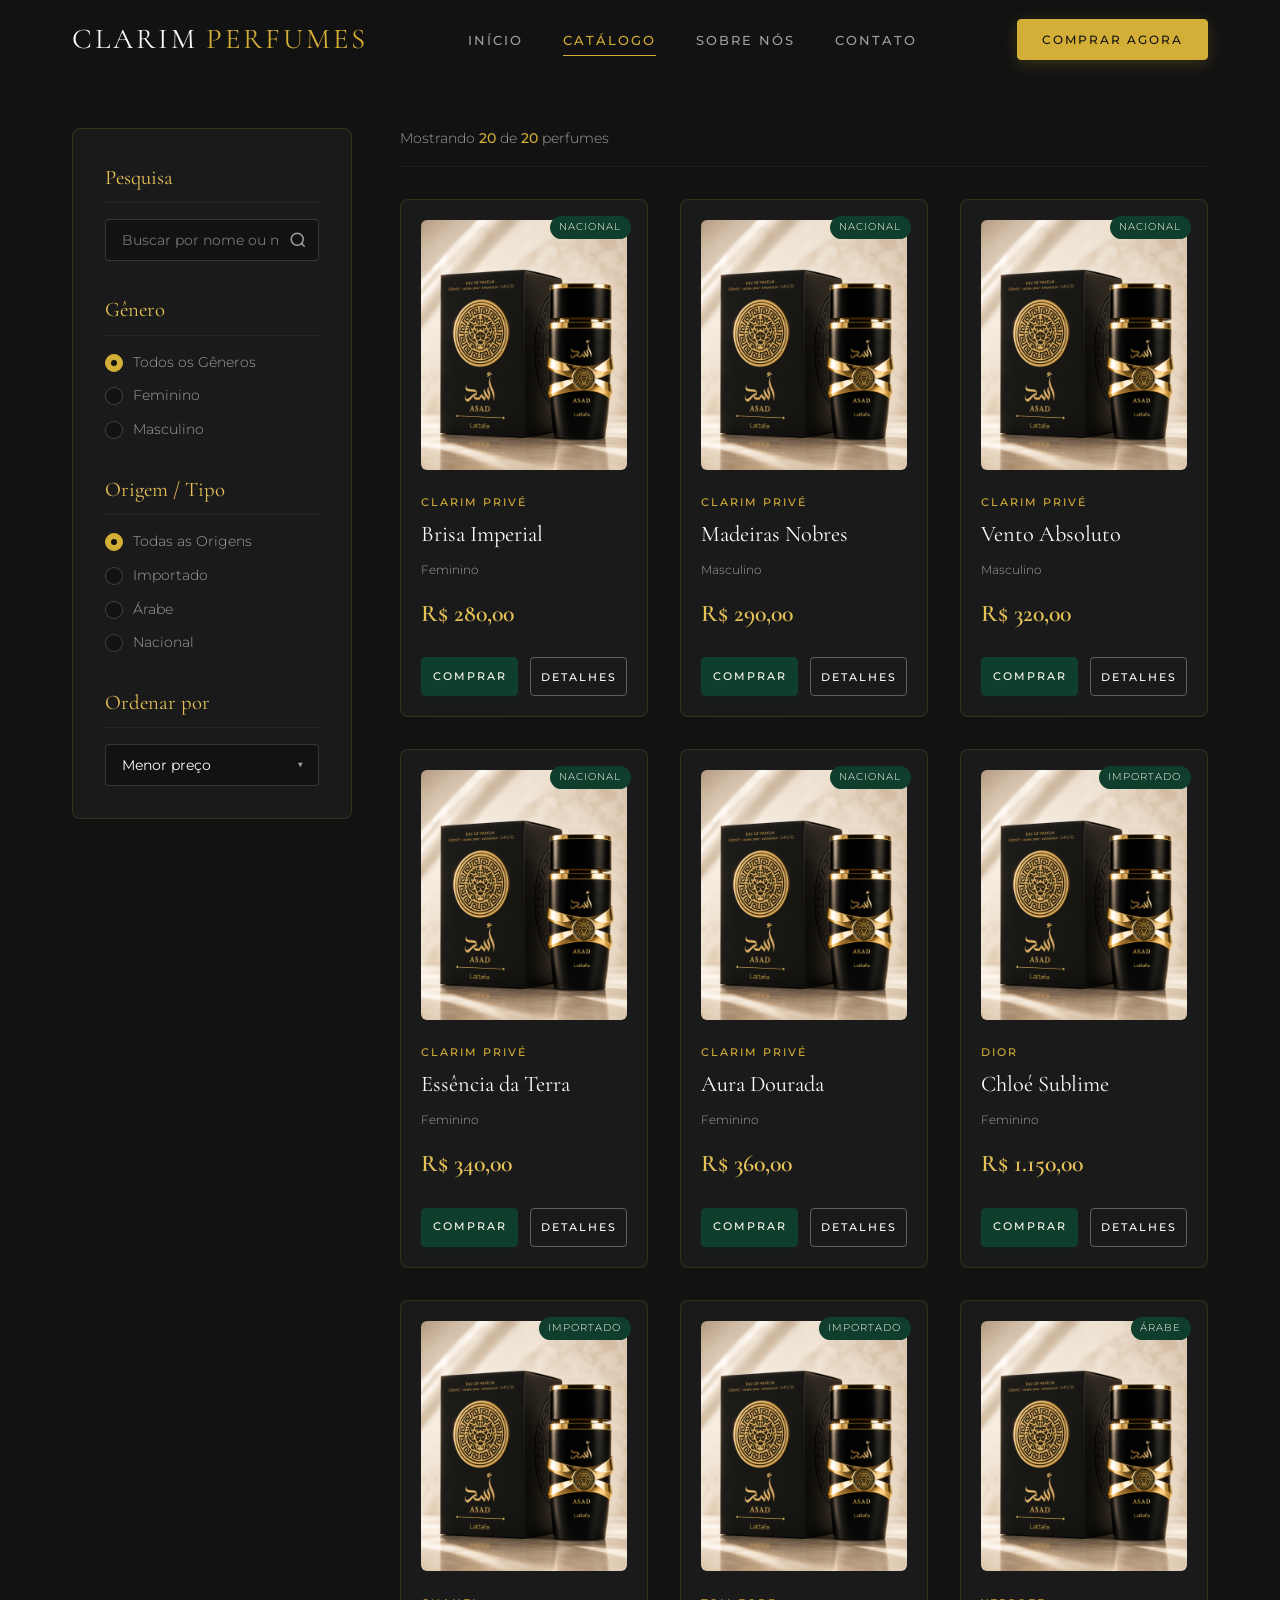
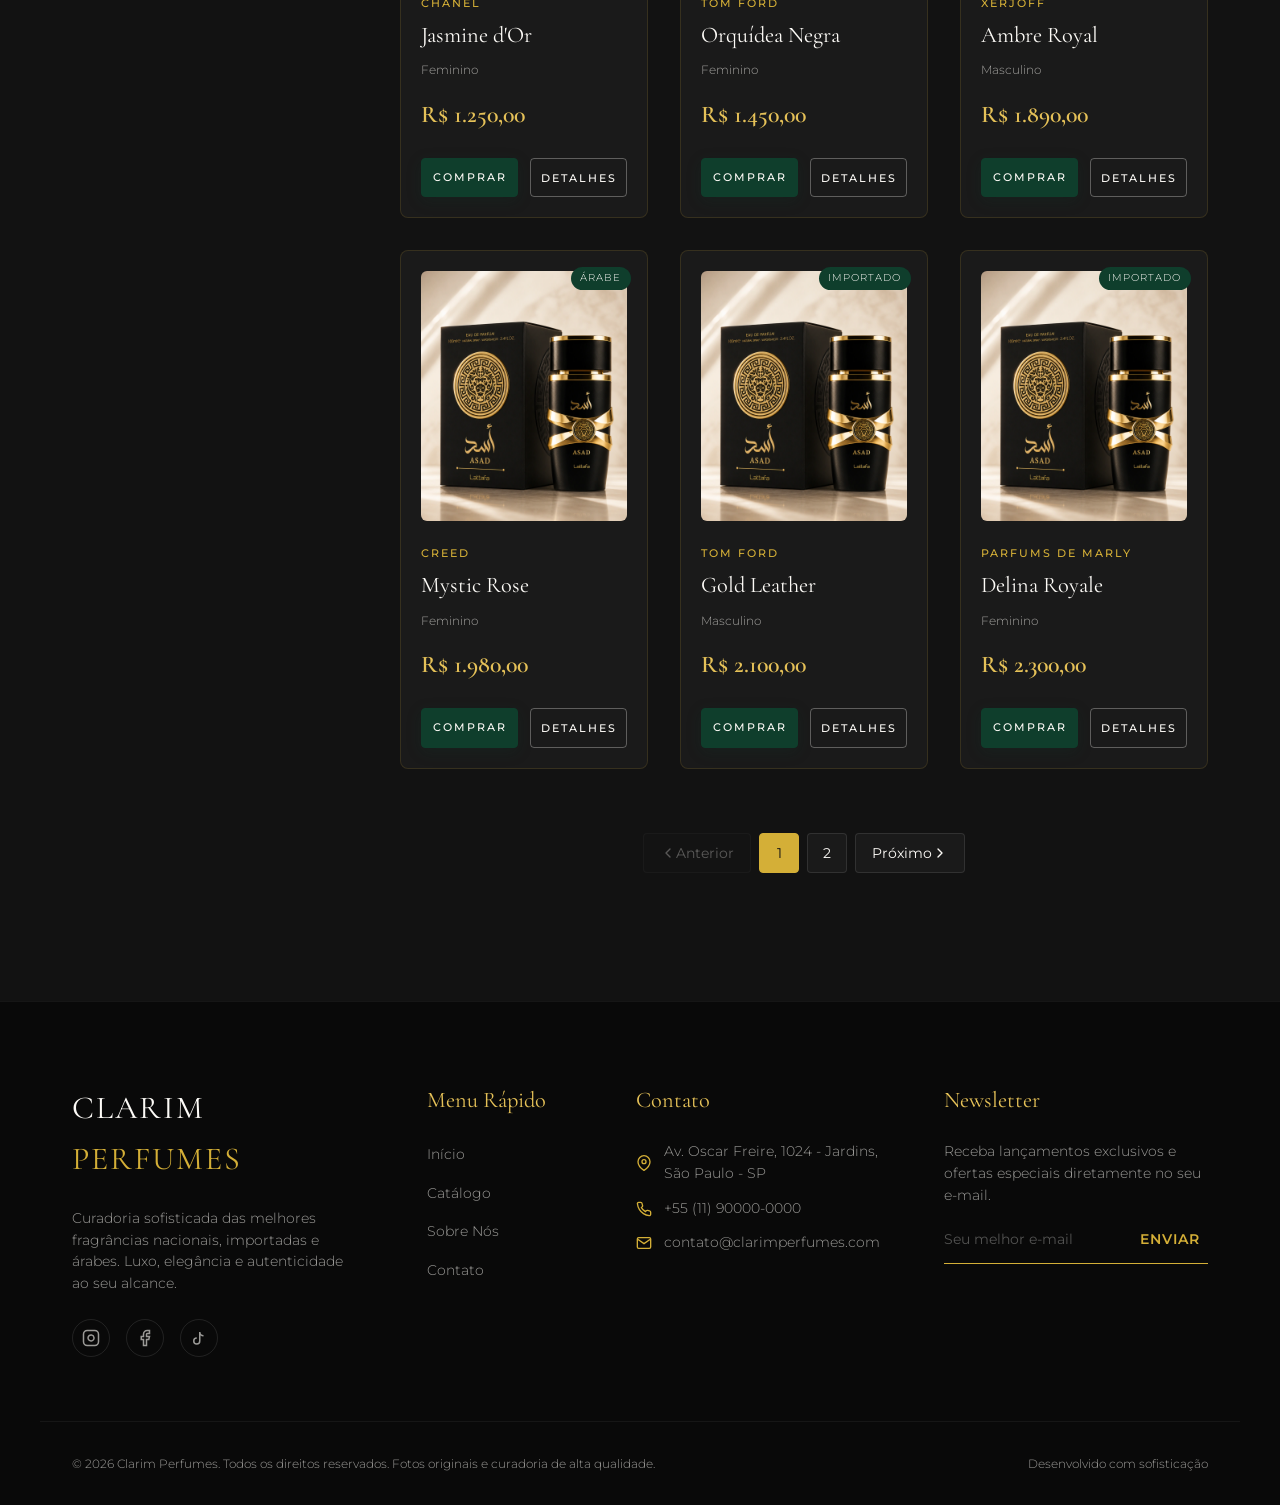
==== catalogo.html @ f2176bb4 "post projeto" ====
<!DOCTYPE html>
<html lang="pt-BR">
<head>
    <meta charset="UTF-8">
    <meta name="viewport" content="width=device-width, initial-scale=1.0">
    <title>Catálogo de Fragrâncias | Clarim Perfumes - Encontre Sua Assinatura</title>
    
    <!-- SEO Meta Tags -->
    <meta name="description" content="Explore o catálogo exclusivo da Clarim Perfumes. Filtre e encontre perfumes femininos, masculinos, nacionais, importados e árabes pelo melhor preço.">
    <meta name="keywords" content="Catálogo Clarim Perfumes, Perfumes Masculinos, Perfumes Femininos, Comprar Perfumes Online">
    <meta name="author" content="Clarim Perfumes">
    
    <!-- Open Graph / Facebook -->
    <meta property="og:type" content="website">
    <meta property="og:url" content="https://www.clarimperfumes.com.br/catalogo.html">
    <meta property="og:title" content="Catálogo de Fragrâncias | Clarim Perfumes">
    <meta property="og:description" content="Encontre a fragrância perfeita. Filtros rápidos por marcas, categorias e origens com paginação dinâmica.">
    <meta property="og:image" content="assets/banners/hero.png">

    <!-- Favicon -->
    <link rel="icon" type="image/png" href="favicon.ico">
    
    <!-- CSS stylesheet -->
    <link rel="stylesheet" href="css/style.css">
</head>
<body>

    <!-- HEADER / NAVIGATION -->
    <header class="header">
        <div class="container header-container">
            <a href="index.html" class="logo">
                CLARIM <span>PERFUMES</span>
            </a>
            
            <nav>
                <ul class="nav-menu">
                    <li><a href="index.html" class="nav-link">Início</a></li>
                    <li><a href="catalogo.html" class="nav-link active">Catálogo</a></li>
                    <li><a href="sobre.html" class="nav-link">Sobre Nós</a></li>
                    <li><a href="contato.html" class="nav-link">Contato</a></li>
                </ul>
            </nav>

            <div class="header-cta">
                <a href="catalogo.html" class="btn btn-primary">Comprar Agora</a>
            </div>

            <button class="mobile-toggle" aria-label="Abrir Menu">
                <span></span>
                <span></span>
                <span></span>
            </button>
        </div>
    </header>

    <!-- CATALOG AREA -->
    <main class="catalogo-layout">
        <div class="container">
            <div class="catalogo-grid-container">
                
                <!-- SIDEBAR FILTERS -->
                <aside class="sidebar-filters animate-on-scroll">
                    
                    <!-- Search Filter -->
                    <div class="filter-group">
                        <h3 class="filter-title">Pesquisa</h3>
                        <div class="search-wrapper">
                            <input type="text" id="search-input" class="search-input" placeholder="Buscar por nome ou marca...">
                            <svg class="search-icon" width="18" height="18" viewBox="0 0 24 24" fill="none" stroke="currentColor" stroke-width="2"><circle cx="11" cy="11" r="8"></circle><line x1="21" y1="21" x2="16.65" y2="16.65"></line></svg>
                        </div>
                    </div>

                    <!-- Category Filter -->
                    <div class="filter-group">
                        <h3 class="filter-title">Gênero</h3>
                        <div class="filter-options">
                            <label class="radio-container">
                                <input type="radio" name="categoria" value="todos" checked>
                                <span class="checkmark"></span>
                                Todos os Gêneros
                            </label>
                            <label class="radio-container">
                                <input type="radio" name="categoria" value="Feminino">
                                <span class="checkmark"></span>
                                Feminino
                            </label>
                            <label class="radio-container">
                                <input type="radio" name="categoria" value="Masculino">
                                <span class="checkmark"></span>
                                Masculino
                            </label>
                        </div>
                    </div>

                    <!-- Origin Filter -->
                    <div class="filter-group">
                        <h3 class="filter-title">Origem / Tipo</h3>
                        <div class="filter-options">
                            <label class="radio-container">
                                <input type="radio" name="origem" value="todos" checked>
                                <span class="checkmark"></span>
                                Todas as Origens
                            </label>
                            <label class="radio-container">
                                <input type="radio" name="origem" value="Importado">
                                <span class="checkmark"></span>
                                Importado
                            </label>
                            <label class="radio-container">
                                <input type="radio" name="origem" value="Árabe">
                                <span class="checkmark"></span>
                                Árabe
                            </label>
                            <label class="radio-container">
                                <input type="radio" name="origem" value="Nacional">
                                <span class="checkmark"></span>
                                Nacional
                            </label>
                        </div>
                    </div>

                    <!-- Sorting Filter -->
                    <div class="filter-group">
                        <h3 class="filter-title">Ordenar por</h3>
                        <div class="select-wrapper">
                            <select id="sort-select">
                                <option value="preco-asc">Menor preço</option>
                                <option value="preco-desc">Maior preço</option>
                                <option value="alfabeto">Ordem alfabética (A-Z)</option>
                            </select>
                        </div>
                    </div>

                </aside>

                <!-- PRODUCTS GRID & HEADER -->
                <section>
                    <div class="catalog-header animate-on-scroll">
                        <div class="catalog-header-results">
                            Mostrando <span id="results-count">0</span> de <span id="total-count">0</span> perfumes
                        </div>
                    </div>

                    <!-- Grid of products, generated via JS -->
                    <div class="catalog-grid" id="catalog-grid">
                        <!-- Dynamic items loaded here -->
                    </div>

                    <!-- Pagination, generated via JS -->
                    <div class="pagination" id="pagination">
                        <!-- Dynamic page buttons loaded here -->
                    </div>
                </section>

            </div>
        </div>
    </main>

    <!-- FOOTER -->
    <footer class="footer">
        <div class="container footer-grid">
            
            <div class="footer-info">
                <a href="index.html" class="footer-logo">CLARIM <span>PERFUMES</span></a>
                <p>Curadoria sofisticada das melhores fragrâncias nacionais, importadas e árabes. Luxo, elegância e autenticidade ao seu alcance.</p>
                <div class="footer-socials">
                    <a href="https://instagram.com" target="_blank" class="footer-social-link" aria-label="Instagram">
                        <svg width="18" height="18" viewBox="0 0 24 24" fill="none" stroke="currentColor" stroke-width="2"><rect x="2" y="2" width="20" height="20" rx="5" ry="5"></rect><path d="M16 11.37A4 4 0 1 1 12.63 8 4 4 0 0 1 16 11.37z"></path><line x1="17.5" y1="6.5" x2="17.51" y2="6.5"></line></svg>
                    </a>
                    <a href="https://facebook.com" target="_blank" class="footer-social-link" aria-label="Facebook">
                        <svg width="18" height="18" viewBox="0 0 24 24" fill="none" stroke="currentColor" stroke-width="2"><path d="M18 2h-3a5 5 0 0 0-5 5v3H7v4h3v8h4v-8h3l1-4h-4V7a1 1 0 0 1 1-1h3z"></path></svg>
                    </a>
                    <a href="https://tiktok.com" target="_blank" class="footer-social-link" aria-label="TikTok">
                        <svg width="18" height="18" viewBox="0 0 24 24" fill="none" stroke="currentColor" stroke-width="2"><path d="M9 12a4 4 0 1 0 4 4V4a5 5 0 0 0 5 5"></path></svg>
                    </a>
                </div>
            </div>

            <div class="footer-column">
                <h3>Menu Rápido</h3>
                <ul class="footer-links">
                    <li><a href="index.html">Início</a></li>
                    <li><a href="catalogo.html">Catálogo</a></li>
                    <li><a href="sobre.html">Sobre Nós</a></li>
                    <li><a href="contato.html">Contato</a></li>
                </ul>
            </div>

            <div class="footer-column">
                <h3>Contato</h3>
                <ul class="footer-contact-list">
                    <li>
                        <svg width="16" height="16" viewBox="0 0 24 24" fill="none" stroke="currentColor" stroke-width="2"><path d="M21 10c0 7-9 13-9 13s-9-6-9-13a9 9 0 0 1 18 0z"></path><circle cx="12" cy="10" r="3"></circle></svg>
                        <span>Av. Oscar Freire, 1024 - Jardins, São Paulo - SP</span>
                    </li>
                    <li>
                        <svg width="16" height="16" viewBox="0 0 24 24" fill="none" stroke="currentColor" stroke-width="2"><path d="M22 16.92v3a2 2 0 0 1-2.18 2 19.79 19.79 0 0 1-8.63-3.07 19.5 19.5 0 0 1-6-6 19.79 19.79 0 0 1-3.07-8.67A2 2 0 0 1 4.11 2h3a2 2 0 0 1 2 1.72 12.84 12.84 0 0 0 .7 2.81 2 2 0 0 1-.45 2.11L8.09 9.91a16 16 0 0 0 6 6l1.27-1.27a2 2 0 0 1 2.11-.45 12.84 12.84 0 0 0 2.81.7A2 2 0 0 1 22 16.92z"></path></svg>
                        <span>+55 (11) 90000-0000</span>
                    </li>
                    <li>
                        <svg width="16" height="16" viewBox="0 0 24 24" fill="none" stroke="currentColor" stroke-width="2"><path d="M4 4h16c1.1 0 2 .9 2 2v12c0 1.1-.9 2-2 2H4c-1.1 0-2-.9-2-2V6c0-1.1.9-2 2-2z"></path><polyline points="22,6 12,13 2,6"></polyline></svg>
                        <span>contato@clarimperfumes.com</span>
                    </li>
                </ul>
            </div>

            <div class="footer-column footer-newsletter">
                <h3>Newsletter</h3>
                <p>Receba lançamentos exclusivos e ofertas especiais diretamente no seu e-mail.</p>
                <form class="newsletter-form" onsubmit="event.preventDefault(); alert('Inscrito com sucesso na newsletter!'); this.reset();">
                    <input type="email" placeholder="Seu melhor e-mail" aria-label="E-mail para newsletter" required>
                    <button type="submit" class="newsletter-submit">Enviar</button>
                </form>
            </div>

        </div>

        <div class="container footer-bottom">
            <p>&copy; <span id="copyright-year">2026</span> Clarim Perfumes. Todos os direitos reservados. Fotos originais e curadoria de alta qualidade.</p>
            <p>Desenvolvido com sofisticação</p>
        </div>
    </footer>

    <!-- BACK TO TOP BUTTON -->
    <a href="#" class="back-to-top" aria-label="Voltar ao topo">
        <svg width="24" height="24" viewBox="0 0 24 24" fill="none" stroke="currentColor" stroke-width="2"><polyline points="18 15 12 9 6 15"></polyline></svg>
    </a>

    <!-- Scripts (Produtos data MUST load before Catalogo logic) -->
    <script src="js/produtos.js"></script>
    <script src="js/catalogo.js"></script>
    <script src="js/script.js"></script>
</body>
</html>
---- css/style.css ----
/* 
   Clarim Perfumes - Premium Stylesheet
   Identity inspired by Chanel, Dior, Tom Ford, Xerjoff, Creed.
*/

@import url('https://fonts.googleapis.com/css2?family=Cormorant+Garamond:ital,wght@0,300;0,400;0,600;0,700;1,400&family=Montserrat:wght@200;300;400;500;600;700&display=swap');

/* --- DESIGN SYSTEM & CSS VARIABLES --- */
:root {
    --bg-primary: #121212;
    --bg-secondary: #1a1a1a;
    --bg-tertiary: #242424;
    --color-gold: #D4AF37;
    --color-gold-light: #E5C158;
    --color-gold-dark: #aa8c2c;
    --color-ivory: #FDFBF7;
    --color-emerald: #0F3E2C;
    --color-emerald-light: #18523c;
    --color-muted: rgba(253, 251, 247, 0.6);
    --color-border: rgba(214, 175, 55, 0.15);
    --font-title: 'Cormorant Garamond', 'Playfair Display', serif;
    --font-body: 'Montserrat', 'Poppins', sans-serif;
    
    --transition-fast: all 0.2s ease;
    --transition-smooth: all 0.4s cubic-bezier(0.25, 0.8, 0.25, 1);
    --transition-slow: all 0.8s cubic-bezier(0.25, 0.8, 0.25, 1);
    
    --glass-bg: rgba(26, 26, 26, 0.75);
    --glass-border: rgba(214, 175, 55, 0.12);
    --glass-shadow: 0 15px 35px rgba(0, 0, 0, 0.6);
    
    --container-max: 1200px;
    --header-height: 80px;
}

/* --- RESET & GLOBAL STYLES --- */
* {
    margin: 0;
    padding: 0;
    box-sizing: border-box;
}

html {
    scroll-behavior: smooth;
    font-size: 16px;
    background-color: var(--bg-primary);
    color: var(--color-ivory);
}

body {
    font-family: var(--font-body);
    font-weight: 300;
    line-height: 1.6;
    overflow-x: hidden;
}

a {
    color: inherit;
    text-decoration: none;
    transition: var(--transition-fast);
}

img {
    max-width: 100%;
    height: auto;
    display: block;
}

input, select, textarea, button {
    font-family: inherit;
    font-size: inherit;
    color: inherit;
    background: transparent;
    border: none;
    outline: none;
}

button {
    cursor: pointer;
}

/* --- CUSTOM SCROLLBAR --- */
::-webkit-scrollbar {
    width: 8px;
}
::-webkit-scrollbar-track {
    background: var(--bg-primary);
}
::-webkit-scrollbar-thumb {
    background: var(--color-gold-dark);
    border-radius: 4px;
}
::-webkit-scrollbar-thumb:hover {
    background: var(--color-gold);
}

/* --- UTILITY CLASSES --- */
.container {
    max-width: var(--container-max);
    margin: 0 auto;
    padding: 0 2rem;
}

.text-gold {
    color: var(--color-gold);
}

.btn {
    display: inline-block;
    padding: 0.9rem 2.2rem;
    font-weight: 500;
    text-transform: uppercase;
    letter-spacing: 2px;
    font-size: 0.8rem;
    border-radius: 4px;
    transition: var(--transition-smooth);
    text-align: center;
}

.btn-primary {
    background: var(--color-gold);
    color: var(--bg-primary);
    border: 1px solid var(--color-gold);
    box-shadow: 0 4px 15px rgba(212, 175, 55, 0.2);
}

.btn-primary:hover {
    background: var(--color-gold-light);
    border-color: var(--color-gold-light);
    transform: translateY(-2px);
    box-shadow: 0 6px 20px rgba(212, 175, 55, 0.4);
}

.btn-secondary {
    background: transparent;
    color: var(--color-ivory);
    border: 1px solid rgba(253, 251, 247, 0.3);
}

.btn-secondary:hover {
    background: rgba(253, 251, 247, 0.05);
    border-color: var(--color-ivory);
    transform: translateY(-2px);
}

.btn-emerald {
    background: var(--color-emerald);
    color: var(--color-ivory);
    border: 1px solid var(--color-emerald);
    box-shadow: 0 4px 15px rgba(15, 62, 44, 0.2);
}

.btn-emerald:hover {
    background: var(--color-emerald-light);
    border-color: var(--color-emerald-light);
    transform: translateY(-2px);
    box-shadow: 0 6px 20px rgba(15, 62, 44, 0.4);
}

.section-title {
    font-family: var(--font-title);
    font-size: 2.8rem;
    font-weight: 300;
    text-align: center;
    margin-bottom: 3.5rem;
    letter-spacing: 2px;
    position: relative;
}

.section-title::after {
    content: '';
    display: block;
    width: 60px;
    height: 1px;
    background: var(--color-gold);
    margin: 1rem auto 0;
}

/* Glassmorphism utility */
.glass {
    background: var(--glass-bg);
    backdrop-filter: blur(10px);
    -webkit-backdrop-filter: blur(10px);
    border: 1px solid var(--glass-border);
    box-shadow: var(--glass-shadow);
}

/* --- HEADER / NAVIGATION --- */
.header {
    position: fixed;
    top: 0;
    left: 0;
    width: 100%;
    height: var(--header-height);
    z-index: 1000;
    transition: var(--transition-smooth);
    display: flex;
    align-items: center;
    border-bottom: 1px solid transparent;
}

.header.scrolled {
    height: 70px;
    background: rgba(18, 18, 18, 0.95);
    backdrop-filter: blur(10px);
    -webkit-backdrop-filter: blur(10px);
    border-color: rgba(212, 175, 55, 0.1);
    box-shadow: 0 4px 30px rgba(0, 0, 0, 0.5);
}

.header-container {
    display: flex;
    justify-content: space-between;
    align-items: center;
    width: 100%;
}

.logo {
    font-family: var(--font-title);
    font-size: 1.8rem;
    font-weight: 400;
    letter-spacing: 3px;
    color: var(--color-ivory);
    display: flex;
    align-items: center;
    gap: 0.5rem;
}

.logo span {
    color: var(--color-gold);
}

.nav-menu {
    display: flex;
    list-style: none;
    gap: 2.5rem;
}

.nav-link {
    font-size: 0.8rem;
    text-transform: uppercase;
    letter-spacing: 2px;
    font-weight: 500;
    color: var(--color-muted);
    position: relative;
    padding: 0.5rem 0;
}

.nav-link:hover, .nav-link.active {
    color: var(--color-gold);
}

.nav-link::after {
    content: '';
    position: absolute;
    bottom: 0;
    left: 0;
    width: 0;
    height: 1px;
    background: var(--color-gold);
    transition: var(--transition-smooth);
}

.nav-link:hover::after, .nav-link.active::after {
    width: 100%;
}

.header-cta .btn {
    padding: 0.6rem 1.5rem;
    font-size: 0.75rem;
}

/* Mobile Toggle */
.mobile-toggle {
    display: none;
    flex-direction: column;
    gap: 6px;
    cursor: pointer;
    background: none;
    border: none;
}

.mobile-toggle span {
    display: block;
    width: 25px;
    height: 2px;
    background: var(--color-ivory);
    transition: var(--transition-smooth);
}

/* --- HERO SECTION --- */
.hero {
    height: 100vh;
    min-height: 600px;
    display: flex;
    align-items: center;
    position: relative;
    background: linear-gradient(to right, rgba(18, 18, 18, 0.95) 40%, rgba(18, 18, 18, 0.3) 100%), 
                url('../assets/banners/hero.png') center/cover no-repeat;
    padding-top: var(--header-height);
}

.hero-content {
    max-width: 650px;
    opacity: 0;
    transform: translateY(30px);
    animation: fadeInUp 1.2s cubic-bezier(0.25, 0.8, 0.25, 1) forwards;
    animation-delay: 0.2s;
}

.hero-tagline {
    font-size: 0.9rem;
    letter-spacing: 4px;
    text-transform: uppercase;
    color: var(--color-gold);
    margin-bottom: 1.5rem;
    font-weight: 500;
}

.hero-title {
    font-family: var(--font-title);
    font-size: 4rem;
    line-height: 1.1;
    font-weight: 300;
    margin-bottom: 2rem;
    letter-spacing: 1px;
}

.hero-description {
    font-size: 1rem;
    color: var(--color-muted);
    margin-bottom: 3rem;
    font-weight: 300;
}

.hero-buttons {
    display: flex;
    gap: 1.5rem;
}

/* --- ABOUT SECTION --- */
.about-section {
    padding: 8rem 0;
    background: linear-gradient(180deg, var(--bg-primary) 0%, var(--bg-secondary) 100%);
}

.about-grid {
    display: grid;
    grid-template-columns: 1fr 1fr;
    gap: 4rem;
    align-items: center;
}

.about-image-wrapper {
    position: relative;
    border-radius: 8px;
    overflow: hidden;
    border: 1px solid var(--color-border);
}

.about-image-wrapper img {
    width: 100%;
    height: 500px;
    object-fit: cover;
    transition: var(--transition-slow);
}

.about-image-wrapper:hover img {
    transform: scale(1.05);
}

.about-content {
    display: flex;
    flex-direction: column;
    gap: 1.5rem;
}

.about-label {
    text-transform: uppercase;
    font-size: 0.8rem;
    letter-spacing: 3px;
    color: var(--color-gold);
    font-weight: 600;
}

.about-title {
    font-family: var(--font-title);
    font-size: 3rem;
    font-weight: 300;
    line-height: 1.2;
}

.about-text {
    color: var(--color-muted);
    font-size: 1rem;
}

.about-highlights {
    display: grid;
    grid-template-columns: 1fr 1fr;
    gap: 1.5rem;
    margin-top: 1rem;
}

.about-highlight-item {
    display: flex;
    align-items: center;
    gap: 0.75rem;
    font-size: 0.9rem;
    font-weight: 400;
}

.about-highlight-item svg {
    color: var(--color-gold);
    flex-shrink: 0;
}

/* --- CATEGORIES SECTION --- */
.categories-section {
    padding: 8rem 0;
    background: var(--bg-primary);
}

.categories-grid {
    display: grid;
    grid-template-columns: repeat(5, 1fr);
    gap: 1.5rem;
}

.category-card {
    position: relative;
    height: 380px;
    overflow: hidden;
    border-radius: 8px;
    border: 1px solid rgba(253, 251, 247, 0.05);
    transition: var(--transition-smooth);
}

.category-img {
    width: 100%;
    height: 100%;
    object-fit: cover;
    transition: var(--transition-slow);
}

.category-overlay {
    position: absolute;
    top: 0;
    left: 0;
    width: 100%;
    height: 100%;
    background: linear-gradient(180deg, rgba(18, 18, 18, 0) 40%, rgba(18, 18, 18, 0.9) 100%);
    display: flex;
    flex-direction: column;
    justify-content: flex-end;
    padding: 2rem 1.5rem;
    transition: var(--transition-smooth);
}

.category-title {
    font-family: var(--font-title);
    font-size: 1.6rem;
    font-weight: 400;
    margin-bottom: 0.5rem;
}

.category-desc {
    font-size: 0.75rem;
    color: var(--color-muted);
    opacity: 0;
    transform: translateY(10px);
    transition: var(--transition-smooth);
    margin-bottom: 1rem;
}

.category-btn {
    font-size: 0.75rem;
    text-transform: uppercase;
    letter-spacing: 2px;
    color: var(--color-gold);
    font-weight: 500;
    opacity: 0;
    transform: translateY(10px);
    transition: var(--transition-smooth);
    display: inline-flex;
    align-items: center;
    gap: 0.5rem;
}

.category-card:hover {
    border-color: var(--color-gold);
    box-shadow: 0 10px 30px rgba(0, 0, 0, 0.5);
}

.category-card:hover .category-img {
    transform: scale(1.08);
}

.category-card:hover .category-overlay {
    background: linear-gradient(180deg, rgba(18, 18, 18, 0.2) 20%, rgba(18, 18, 18, 0.95) 100%);
}

.category-card:hover .category-desc,
.category-card:hover .category-btn {
    opacity: 1;
    transform: translateY(0);
}

/* --- FEATURED PRODUCTS --- */
.featured-section {
    padding: 8rem 0;
    background: linear-gradient(180deg, var(--bg-secondary) 0%, var(--bg-primary) 100%);
}

.products-grid {
    display: grid;
    grid-template-columns: repeat(4, 1fr);
    gap: 2rem;
}

.product-card {
    background: var(--bg-secondary);
    border-radius: 8px;
    border: 1px solid var(--color-border);
    padding: 1.25rem;
    transition: var(--transition-smooth);
    display: flex;
    flex-direction: column;
    position: relative;
    overflow: hidden;
}

.product-tag {
    position: absolute;
    top: 1rem;
    right: 1rem;
    background: var(--color-emerald);
    color: var(--color-ivory);
    font-size: 0.65rem;
    padding: 0.2rem 0.6rem;
    border-radius: 20px;
    text-transform: uppercase;
    letter-spacing: 1px;
    z-index: 10;
}

.product-image-container {
    width: 100%;
    height: 250px;
    overflow: hidden;
    border-radius: 6px;
    margin-bottom: 1.5rem;
    background: #0d0d0d;
}

.product-img {
    width: 100%;
    height: 100%;
    object-fit: cover;
    transition: var(--transition-smooth);
}

.product-info {
    display: flex;
    flex-direction: column;
    flex-grow: 1;
}

.product-brand {
    font-size: 0.7rem;
    text-transform: uppercase;
    color: var(--color-gold);
    letter-spacing: 2px;
    font-weight: 500;
    margin-bottom: 0.25rem;
}

.product-name {
    font-family: var(--font-title);
    font-size: 1.4rem;
    font-weight: 400;
    color: var(--color-ivory);
    margin-bottom: 0.5rem;
}

.product-category {
    font-size: 0.75rem;
    color: var(--color-muted);
    margin-bottom: 1rem;
}

.product-price {
    font-family: var(--font-title);
    font-size: 1.5rem;
    color: var(--color-gold-light);
    font-weight: 600;
    margin-bottom: 1.5rem;
}

.product-actions {
    display: grid;
    grid-template-columns: 1fr 1fr;
    gap: 0.75rem;
    margin-top: auto;
}

.product-actions .btn {
    padding: 0.6rem 0.5rem;
    font-size: 0.7rem;
}

.product-card:hover {
    transform: translateY(-8px);
    border-color: var(--color-gold);
    box-shadow: 0 15px 30px rgba(0, 0, 0, 0.4);
}

.product-card:hover .product-img {
    transform: scale(1.06);
}

/* --- GALLERY --- */
.gallery-section {
    padding: 8rem 0;
    background: var(--bg-primary);
}

.gallery-grid {
    display: grid;
    grid-template-columns: repeat(4, 1fr);
    grid-template-rows: repeat(2, 280px);
    gap: 1.5rem;
}

.gallery-item {
    position: relative;
    overflow: hidden;
    border-radius: 8px;
    border: 1px solid rgba(253, 251, 247, 0.05);
}

.gallery-item img {
    width: 100%;
    height: 100%;
    object-fit: cover;
    transition: var(--transition-slow);
}

.gallery-overlay {
    position: absolute;
    top: 0;
    left: 0;
    width: 100%;
    height: 100%;
    background: rgba(18, 18, 18, 0.85);
    display: flex;
    flex-direction: column;
    align-items: center;
    justify-content: center;
    opacity: 0;
    transition: var(--transition-smooth);
    padding: 1rem;
    text-align: center;
}

.gallery-overlay-icon {
    color: var(--color-gold);
    margin-bottom: 0.75rem;
}

.gallery-overlay-title {
    font-family: var(--font-title);
    font-size: 1.4rem;
    font-weight: 300;
}

.gallery-overlay-sub {
    font-size: 0.75rem;
    text-transform: uppercase;
    letter-spacing: 1px;
    color: var(--color-muted);
}

.gallery-item:hover img {
    transform: scale(1.08);
}

.gallery-item:hover .gallery-overlay {
    opacity: 1;
}

/* Masonry variations for premium look */
.gallery-item.large {
    grid-column: span 2;
    grid-row: span 2;
}

/* --- DIFFERENTIALS SECTION --- */
.differentials-section {
    padding: 8rem 0;
    background: var(--bg-secondary);
    border-top: 1px solid var(--color-border);
    border-bottom: 1px solid var(--color-border);
}

.differentials-grid {
    display: grid;
    grid-template-columns: repeat(3, 1fr);
    gap: 3rem;
}

.differential-card {
    display: flex;
    flex-direction: column;
    align-items: center;
    text-align: center;
    padding: 2.5rem;
    border-radius: 8px;
    transition: var(--transition-smooth);
}

.differential-icon {
    color: var(--color-gold);
    margin-bottom: 1.5rem;
    background: rgba(212, 175, 55, 0.05);
    padding: 1rem;
    border-radius: 50%;
    display: flex;
    align-items: center;
    justify-content: center;
    border: 1px solid rgba(212, 175, 55, 0.1);
    transition: var(--transition-smooth);
}

.differential-title {
    font-family: var(--font-title);
    font-size: 1.6rem;
    font-weight: 400;
    margin-bottom: 1rem;
    color: var(--color-ivory);
}

.differential-desc {
    font-size: 0.85rem;
    color: var(--color-muted);
    font-weight: 300;
}

.differential-card:hover {
    background: rgba(253, 251, 247, 0.02);
    transform: translateY(-5px);
}

.differential-card:hover .differential-icon {
    background: rgba(212, 175, 55, 0.1);
    border-color: var(--color-gold);
}

/* --- TESTIMONIALS SECTION --- */
.testimonials-section {
    padding: 8rem 0;
    background: var(--bg-primary);
}

.testimonials-grid {
    display: grid;
    grid-template-columns: repeat(3, 1fr);
    gap: 2rem;
}

.testimonial-card {
    background: var(--bg-secondary);
    border: 1px solid var(--color-border);
    border-radius: 8px;
    padding: 2.5rem 2rem;
    transition: var(--transition-smooth);
    display: flex;
    flex-direction: column;
    gap: 1.5rem;
    position: relative;
}

.testimonial-stars {
    color: var(--color-gold);
    display: flex;
    gap: 0.25rem;
}

.testimonial-quote {
    font-family: var(--font-title);
    font-size: 1.25rem;
    font-style: italic;
    color: var(--color-ivory);
    font-weight: 300;
}

.testimonial-user {
    display: flex;
    align-items: center;
    gap: 1rem;
    margin-top: auto;
}

.testimonial-user-photo {
    width: 50px;
    height: 50px;
    border-radius: 50%;
    object-fit: cover;
    border: 1px solid var(--color-gold);
}

.testimonial-user-info h4 {
    font-size: 0.9rem;
    font-weight: 500;
}

.testimonial-user-info span {
    font-size: 0.75rem;
    color: var(--color-muted);
}

.testimonial-card:hover {
    border-color: var(--color-gold);
    box-shadow: 0 10px 25px rgba(0, 0, 0, 0.4);
    transform: translateY(-5px);
}

/* --- CTA SECTION --- */
.cta-section {
    padding: 7rem 0;
    background: linear-gradient(135deg, var(--color-emerald) 0%, var(--bg-primary) 100%);
    text-align: center;
    position: relative;
    overflow: hidden;
    border-top: 1px solid rgba(212, 175, 55, 0.15);
}

.cta-section::before {
    content: '';
    position: absolute;
    width: 300px;
    height: 300px;
    background: radial-gradient(circle, rgba(212, 175, 55, 0.08) 0%, transparent 70%);
    top: -150px;
    left: -150px;
}

.cta-container {
    max-width: 700px;
    margin: 0 auto;
    display: flex;
    flex-direction: column;
    align-items: center;
    gap: 1.5rem;
    z-index: 2;
    position: relative;
}

.cta-title {
    font-family: var(--font-title);
    font-size: 3.5rem;
    font-weight: 300;
    line-height: 1.2;
}

.cta-desc {
    font-size: 1rem;
    color: var(--color-muted);
    margin-bottom: 1.5rem;
}

/* --- FOOTER --- */
.footer {
    background: #090909;
    padding: 5rem 0 2rem;
    border-top: 1px solid rgba(253, 251, 247, 0.05);
}

.footer-grid {
    display: grid;
    grid-template-columns: 2fr 1fr 1fr 1.5fr;
    gap: 4rem;
    margin-bottom: 4rem;
}

.footer-info {
    display: flex;
    flex-direction: column;
    gap: 1.5rem;
}

.footer-logo {
    font-family: var(--font-title);
    font-size: 2rem;
    font-weight: 400;
    letter-spacing: 2px;
}

.footer-logo span {
    color: var(--color-gold);
}

.footer-info p {
    font-size: 0.85rem;
    color: var(--color-muted);
}

.footer-socials {
    display: flex;
    gap: 1rem;
}

.footer-social-link {
    width: 38px;
    height: 38px;
    border-radius: 50%;
    border: 1px solid rgba(253, 251, 247, 0.1);
    display: flex;
    align-items: center;
    justify-content: center;
    color: var(--color-muted);
    transition: var(--transition-fast);
}

.footer-social-link:hover {
    color: var(--bg-primary);
    background: var(--color-gold);
    border-color: var(--color-gold);
}

.footer-column h3 {
    font-family: var(--font-title);
    font-size: 1.4rem;
    font-weight: 400;
    margin-bottom: 1.5rem;
    color: var(--color-gold-light);
}

.footer-links {
    list-style: none;
    display: flex;
    flex-direction: column;
    gap: 0.8rem;
}

.footer-links a {
    font-size: 0.85rem;
    color: var(--color-muted);
}

.footer-links a:hover {
    color: var(--color-gold-light);
    padding-left: 5px;
}

.footer-contact-list {
    list-style: none;
    display: flex;
    flex-direction: column;
    gap: 0.8rem;
    font-size: 0.85rem;
    color: var(--color-muted);
}

.footer-contact-list li {
    display: flex;
    align-items: center;
    gap: 0.75rem;
}

.footer-contact-list svg {
    color: var(--color-gold);
    flex-shrink: 0;
}

.footer-newsletter p {
    font-size: 0.85rem;
    color: var(--color-muted);
    margin-bottom: 1rem;
}

.newsletter-form {
    display: flex;
    border-bottom: 1px solid var(--color-gold);
    padding-bottom: 0.5rem;
}

.newsletter-form input {
    flex-grow: 1;
    font-size: 0.85rem;
    padding: 0.5rem 0;
}

.newsletter-form input::placeholder {
    color: rgba(253, 251, 247, 0.3);
}

.newsletter-submit {
    color: var(--color-gold);
    font-size: 0.85rem;
    text-transform: uppercase;
    font-weight: 600;
    letter-spacing: 1px;
    padding: 0 0.5rem;
    transition: var(--transition-fast);
}

.newsletter-submit:hover {
    color: var(--color-ivory);
}

.footer-bottom {
    padding-top: 2rem;
    border-top: 1px solid rgba(253, 251, 247, 0.05);
    display: flex;
    justify-content: space-between;
    align-items: center;
    font-size: 0.75rem;
    color: var(--color-muted);
}

/* --- BACK TO TOP BUTTON --- */
.back-to-top {
    position: fixed;
    bottom: 30px;
    right: 30px;
    width: 45px;
    height: 45px;
    background: var(--bg-secondary);
    border: 1px solid var(--color-border);
    color: var(--color-gold);
    border-radius: 50%;
    display: flex;
    align-items: center;
    justify-content: center;
    opacity: 0;
    visibility: hidden;
    z-index: 99;
    transition: var(--transition-smooth);
    box-shadow: 0 4px 10px rgba(0, 0, 0, 0.4);
}

.back-to-top.visible {
    opacity: 1;
    visibility: visible;
}

.back-to-top:hover {
    background: var(--color-gold);
    color: var(--bg-primary);
    border-color: var(--color-gold);
    transform: translateY(-3px);
}

/* --- INTERSECTION OBSERVER ANIMATION CLASSES --- */
.animate-on-scroll {
    opacity: 0;
    transform: translateY(30px);
    transition: opacity 0.8s ease, transform 0.8s ease;
}

.animate-on-scroll.animated {
    opacity: 1;
    transform: translateY(0);
}

.delay-1 { transition-delay: 0.15s; }
.delay-2 { transition-delay: 0.3s; }
.delay-3 { transition-delay: 0.45s; }

/* --- SObre.html SPECIFIC CLASSES --- */
.sobre-hero {
    height: 50vh;
    min-height: 400px;
    display: flex;
    align-items: center;
    justify-content: center;
    text-align: center;
    background: linear-gradient(rgba(18, 18, 18, 0.85), rgba(18, 18, 18, 0.95)), 
                url('../assets/imagens/sobre_nos.png') center/cover no-repeat;
    padding-top: var(--header-height);
}

.sobre-hero-content {
    max-width: 800px;
}

.sobre-hero h1 {
    font-family: var(--font-title);
    font-size: 4rem;
    font-weight: 300;
    margin-bottom: 1rem;
    color: var(--color-gold);
}

.sobre-hero p {
    font-size: 1.1rem;
    color: var(--color-muted);
}

.timeline-section {
    padding: 8rem 0;
    background: var(--bg-secondary);
}

.timeline {
    position: relative;
    max-width: 800px;
    margin: 0 auto;
}

.timeline::after {
    content: '';
    position: absolute;
    width: 2px;
    background: var(--color-border);
    top: 0;
    bottom: 0;
    left: 50%;
    margin-left: -1px;
}

.timeline-item {
    padding: 2rem 3rem;
    position: relative;
    background: inherit;
    width: 50%;
    opacity: 0;
    transform: translateY(30px);
    transition: var(--transition-slow);
}

.timeline-item.animated {
    opacity: 1;
    transform: translateY(0);
}

.timeline-item.left {
    left: 0;
    text-align: right;
}

.timeline-item.right {
    left: 50%;
}

.timeline-item::after {
    content: '';
    position: absolute;
    width: 16px;
    height: 16px;
    right: -8px;
    background-color: var(--bg-primary);
    border: 2px solid var(--color-gold);
    top: 36px;
    border-radius: 50%;
    z-index: 1;
}

.timeline-item.right::after {
    left: -8px;
}

.timeline-date {
    font-family: var(--font-title);
    font-size: 1.8rem;
    font-weight: 600;
    color: var(--color-gold);
    margin-bottom: 0.5rem;
}

.timeline-content h3 {
    font-size: 1.1rem;
    font-weight: 500;
    margin-bottom: 0.5rem;
}

.timeline-content p {
    font-size: 0.85rem;
    color: var(--color-muted);
}

.mvv-section {
    padding: 8rem 0;
    background: var(--bg-primary);
}

.mvv-grid {
    display: grid;
    grid-template-columns: repeat(3, 1fr);
    gap: 2.5rem;
}

.mvv-card {
    background: var(--bg-secondary);
    border: 1px solid var(--color-border);
    border-radius: 8px;
    padding: 3rem 2rem;
    text-align: center;
    transition: var(--transition-smooth);
}

.mvv-card:hover {
    border-color: var(--color-gold);
    transform: translateY(-5px);
}

.mvv-icon {
    color: var(--color-gold);
    margin-bottom: 1.5rem;
    display: flex;
    justify-content: center;
}

.mvv-card h3 {
    font-family: var(--font-title);
    font-size: 1.8rem;
    font-weight: 400;
    margin-bottom: 1rem;
}

.mvv-card p {
    font-size: 0.9rem;
    color: var(--color-muted);
}

/* --- Catalogo.html SPECIFIC CLASSES --- */
.catalogo-layout {
    padding: calc(var(--header-height) + 3rem) 0 8rem;
    background: var(--bg-primary);
}

.catalogo-grid-container {
    display: grid;
    grid-template-columns: 280px 1fr;
    gap: 3rem;
}

.sidebar-filters {
    position: sticky;
    top: calc(var(--header-height) + 2rem);
    height: fit-content;
    padding: 2rem;
    border-radius: 8px;
    background: var(--bg-secondary);
    border: 1px solid var(--color-border);
}

.filter-group {
    margin-bottom: 2rem;
}

.filter-group:last-child {
    margin-bottom: 0;
}

.filter-title {
    font-family: var(--font-title);
    font-size: 1.3rem;
    font-weight: 400;
    margin-bottom: 1rem;
    color: var(--color-gold-light);
    border-bottom: 1px solid rgba(253, 251, 247, 0.05);
    padding-bottom: 0.5rem;
}

.search-wrapper {
    position: relative;
    display: flex;
    align-items: center;
}

.search-input {
    width: 100%;
    padding: 0.75rem 2.5rem 0.75rem 1rem;
    border-radius: 4px;
    border: 1px solid rgba(253, 251, 247, 0.15);
    background: var(--bg-primary);
    font-size: 0.85rem;
    color: var(--color-ivory);
    transition: var(--transition-fast);
}

.search-input:focus {
    border-color: var(--color-gold);
}

.search-icon {
    position: absolute;
    right: 12px;
    color: var(--color-muted);
}

.filter-options {
    display: flex;
    flex-direction: column;
    gap: 0.75rem;
}

.radio-container {
    display: flex;
    align-items: center;
    position: relative;
    padding-left: 28px;
    cursor: pointer;
    font-size: 0.85rem;
    color: var(--color-muted);
    user-select: none;
    transition: var(--transition-fast);
}

.radio-container input {
    position: absolute;
    opacity: 0;
    cursor: pointer;
}

.checkmark {
    position: absolute;
    top: 2px;
    left: 0;
    height: 18px;
    width: 18px;
    background-color: var(--bg-primary);
    border: 1px solid rgba(253, 251, 247, 0.2);
    border-radius: 50%;
    transition: var(--transition-fast);
}

.radio-container:hover input ~ .checkmark {
    border-color: var(--color-gold);
}

.radio-container input:checked ~ .checkmark {
    background-color: var(--color-gold);
    border-color: var(--color-gold);
}

.checkmark:after {
    content: "";
    position: absolute;
    display: none;
}

.radio-container input:checked ~ .checkmark:after {
    display: block;
}

.radio-container .checkmark:after {
    top: 5px;
    left: 5px;
    width: 6px;
    height: 6px;
    border-radius: 50%;
    background: var(--bg-primary);
}

.radio-container input:checked ~ span {
    color: var(--color-ivory);
}

.select-wrapper {
    position: relative;
}

.select-wrapper select {
    width: 100%;
    padding: 0.75rem 1rem;
    background: var(--bg-primary);
    border: 1px solid rgba(253, 251, 247, 0.15);
    border-radius: 4px;
    appearance: none;
    -webkit-appearance: none;
    font-size: 0.85rem;
    color: var(--color-ivory);
    cursor: pointer;
}

.select-wrapper select:focus {
    border-color: var(--color-gold);
}

.select-wrapper::after {
    content: '▼';
    font-size: 0.7rem;
    color: var(--color-muted);
    position: absolute;
    right: 15px;
    top: 50%;
    transform: translateY(-50%);
    pointer-events: none;
}

.catalog-header {
    display: flex;
    justify-content: space-between;
    align-items: center;
    margin-bottom: 2rem;
    border-bottom: 1px solid rgba(253, 251, 247, 0.05);
    padding-bottom: 1rem;
}

.catalog-header-results {
    font-size: 0.85rem;
    color: var(--color-muted);
}

.catalog-header-results span {
    color: var(--color-gold);
    font-weight: 500;
}

.catalog-grid {
    display: grid;
    grid-template-columns: repeat(3, 1fr);
    gap: 2rem;
    min-height: 400px;
}

.no-results {
    grid-column: span 3;
    display: flex;
    flex-direction: column;
    align-items: center;
    justify-content: center;
    text-align: center;
    padding: 5rem 0;
    gap: 1.5rem;
}

.no-results-icon {
    color: var(--color-gold);
}

.no-results h3 {
    font-family: var(--font-title);
    font-size: 2rem;
}

.no-results p {
    color: var(--color-muted);
    font-size: 0.9rem;
    max-width: 400px;
}

/* Pagination */
.pagination {
    display: flex;
    justify-content: center;
    align-items: center;
    gap: 0.5rem;
    margin-top: 4rem;
}

.page-btn {
    width: 40px;
    height: 40px;
    display: flex;
    align-items: center;
    justify-content: center;
    border-radius: 4px;
    border: 1px solid rgba(253, 251, 247, 0.1);
    background: var(--bg-secondary);
    font-size: 0.85rem;
    transition: var(--transition-fast);
}

.page-btn:hover:not(.disabled) {
    border-color: var(--color-gold);
    color: var(--color-gold);
}

.page-btn.active {
    background: var(--color-gold);
    color: var(--bg-primary);
    border-color: var(--color-gold);
}

.page-btn.disabled {
    opacity: 0.3;
    cursor: not-allowed;
}

.page-btn.prev, .page-btn.next {
    width: auto;
    padding: 0 1rem;
}

/* --- Contato.html SPECIFIC CLASSES --- */
.contato-layout {
    padding: calc(var(--header-height) + 3rem) 0 8rem;
    background: var(--bg-primary);
}

.contato-grid {
    display: grid;
    grid-template-columns: 1.2fr 1fr;
    gap: 4rem;
}

.contato-form-container {
    background: var(--bg-secondary);
    border-radius: 8px;
    border: 1px solid var(--color-border);
    padding: 3rem;
}

.contato-form-container h2 {
    font-family: var(--font-title);
    font-size: 2.2rem;
    font-weight: 300;
    margin-bottom: 1rem;
    color: var(--color-gold-light);
}

.contato-form-container p {
    color: var(--color-muted);
    font-size: 0.9rem;
    margin-bottom: 2.5rem;
}

.form-group {
    margin-bottom: 1.5rem;
}

.form-row {
    display: grid;
    grid-template-columns: 1fr 1fr;
    gap: 1.5rem;
}

.form-label {
    display: block;
    font-size: 0.75rem;
    text-transform: uppercase;
    letter-spacing: 1px;
    color: var(--color-muted);
    margin-bottom: 0.5rem;
}

.form-control {
    width: 100%;
    padding: 0.9rem 1rem;
    border-radius: 4px;
    border: 1px solid rgba(253, 251, 247, 0.1);
    background: var(--bg-primary);
    color: var(--color-ivory);
    font-size: 0.9rem;
    transition: var(--transition-fast);
}

.form-control:focus {
    border-color: var(--color-gold);
}

textarea.form-control {
    resize: vertical;
    min-height: 120px;
}

.contato-info-side {
    display: flex;
    flex-direction: column;
    gap: 2.5rem;
}

.contato-details h2 {
    font-family: var(--font-title);
    font-size: 2.2rem;
    font-weight: 300;
    margin-bottom: 1.5rem;
}

.contato-list {
    list-style: none;
    display: flex;
    flex-direction: column;
    gap: 1.5rem;
}

.contato-item {
    display: flex;
    align-items: flex-start;
    gap: 1rem;
}

.contato-icon {
    color: var(--color-gold);
    background: rgba(212, 175, 55, 0.05);
    padding: 0.75rem;
    border-radius: 50%;
    display: flex;
    align-items: center;
    justify-content: center;
    border: 1px solid rgba(212, 175, 55, 0.1);
    flex-shrink: 0;
}

.contato-text h4 {
    font-size: 0.9rem;
    font-weight: 500;
    margin-bottom: 0.25rem;
}

.contato-text p {
    font-size: 0.85rem;
    color: var(--color-muted);
}

.whatsapp-card {
    background: linear-gradient(135deg, var(--color-emerald) 0%, rgba(18, 18, 18, 0.8) 100%);
    border: 1px solid rgba(15, 62, 44, 0.4);
    border-radius: 8px;
    padding: 2rem;
    display: flex;
    flex-direction: column;
    gap: 1rem;
    align-items: flex-start;
}

.whatsapp-card h3 {
    font-family: var(--font-title);
    font-size: 1.6rem;
    font-weight: 400;
}

.whatsapp-card p {
    font-size: 0.85rem;
    color: var(--color-muted);
}

.map-container {
    height: 250px;
    border-radius: 8px;
    overflow: hidden;
    border: 1px solid var(--color-border);
}

.map-container iframe {
    width: 100%;
    height: 100%;
    border: none;
    filter: invert(90%) hue-rotate(180deg) grayscale(100%);
}

/* --- SYSTEM ALERTS / TOAST --- */
.toast {
    position: fixed;
    bottom: 30px;
    left: 30px;
    background: var(--bg-secondary);
    border-left: 4px solid var(--color-gold);
    color: var(--color-ivory);
    padding: 1rem 1.5rem;
    border-radius: 4px;
    box-shadow: 0 5px 15px rgba(0, 0, 0, 0.5);
    z-index: 1001;
    transform: translateY(100px);
    opacity: 0;
    transition: var(--transition-smooth);
    display: flex;
    align-items: center;
    gap: 0.75rem;
}

.toast.show {
    transform: translateY(0);
    opacity: 1;
}

.toast-success {
    border-left-color: #2ec4b6;
}

/* --- ANIMATION KEYFRAMES --- */
@keyframes fadeInUp {
    from {
        opacity: 0;
        transform: translateY(30px);
    }
    to {
        opacity: 1;
        transform: translateY(0);
    }
}

/* --- MEDIA QUERIES (RESPONSIVENESS) --- */
@media (max-width: 1200px) {
    .container {
        padding: 0 1.5rem;
    }
    .categories-grid {
        grid-template-columns: repeat(3, 1fr);
    }
    .products-grid {
        grid-template-columns: repeat(3, 1fr);
    }
}

@media (max-width: 1024px) {
    html {
        font-size: 15px;
    }
    .hero-title {
        font-size: 3.5rem;
    }
    .about-grid {
        gap: 2.5rem;
    }
    .about-image-wrapper img {
        height: 400px;
    }
    .gallery-grid {
        grid-template-columns: repeat(3, 1fr);
        grid-template-rows: repeat(3, 240px);
    }
    .gallery-item.large {
        grid-column: span 2;
        grid-row: span 2;
    }
    .differentials-grid {
        gap: 1.5rem;
    }
    .footer-grid {
        grid-template-columns: 1fr 1fr;
        gap: 2.5rem;
    }
    .catalogo-grid-container {
        grid-template-columns: 240px 1fr;
        gap: 2rem;
    }
    .catalog-grid {
        grid-template-columns: repeat(2, 1fr);
    }
    .contato-grid {
        grid-template-columns: 1fr;
        gap: 3rem;
    }
}

@media (max-width: 768px) {
    html {
        font-size: 14px;
    }
    :root {
        --header-height: 70px;
    }
    
    .mobile-toggle {
        display: flex;
    }
    
    .nav-menu {
        position: fixed;
        top: var(--header-height);
        left: 0;
        width: 100%;
        height: calc(100vh - var(--header-height));
        background: var(--bg-primary);
        flex-direction: column;
        align-items: center;
        justify-content: center;
        gap: 2rem;
        transform: translateX(-100%);
        transition: var(--transition-smooth);
        z-index: 999;
        border-top: 1px solid rgba(253, 251, 247, 0.05);
    }
    
    .nav-menu.open {
        transform: translateX(0);
    }
    
    /* Hamburger to X conversion */
    .mobile-toggle.open span:nth-child(1) {
        transform: rotate(45deg) translate(6px, 6px);
    }
    .mobile-toggle.open span:nth-child(2) {
        opacity: 0;
    }
    .mobile-toggle.open span:nth-child(3) {
        transform: rotate(-45deg) translate(5px, -5px);
    }
    
    .header-cta {
        display: none; /* Hide desktop CTA in mobile */
    }
    
    .hero {
        background: linear-gradient(180deg, rgba(18, 18, 18, 0.9) 0%, rgba(18, 18, 18, 0.8) 100%), 
                    url('../assets/banners/hero.png') center/cover no-repeat;
        text-align: center;
    }
    
    .hero-content {
        margin: 0 auto;
    }
    
    .hero-title {
        font-size: 2.8rem;
    }
    
    .hero-buttons {
        justify-content: center;
    }
    
    .about-grid {
        grid-template-columns: 1fr;
        gap: 3rem;
    }
    
    .about-image-wrapper {
        order: 2;
    }
    
    .categories-grid {
        grid-template-columns: repeat(2, 1fr);
    }
    
    .products-grid {
        grid-template-columns: repeat(2, 1fr);
    }
    
    .gallery-grid {
        grid-template-columns: repeat(2, 1fr);
        grid-template-rows: repeat(4, 200px);
    }
    
    .gallery-item.large {
        grid-column: span 2;
        grid-row: span 1;
    }
    
    .differentials-grid {
        grid-template-columns: 1fr;
        gap: 2rem;
    }
    
    .testimonials-grid {
        grid-template-columns: 1fr;
        gap: 2rem;
    }
    
    .footer-grid {
        grid-template-columns: 1fr;
        gap: 3rem;
    }
    
    .footer-bottom {
        flex-direction: column;
        gap: 1rem;
        text-align: center;
    }
    
    .catalogo-grid-container {
        grid-template-columns: 1fr;
    }
    
    .sidebar-filters {
        position: static;
        width: 100%;
        margin-bottom: 2rem;
    }
    
    .catalog-grid {
        grid-template-columns: repeat(2, 1fr);
    }
    
    .contato-form-container {
        padding: 2rem 1.5rem;
    }
    
    .form-row {
        grid-template-columns: 1fr;
        gap: 0;
    }
}

@media (max-width: 480px) {
    .hero-title {
        font-size: 2.2rem;
    }
    
    .hero-buttons {
        flex-direction: column;
        width: 100%;
        gap: 1rem;
    }
    
    .hero-buttons .btn {
        width: 100%;
    }
    
    .categories-grid {
        grid-template-columns: 1fr;
    }
    
    .products-grid {
        grid-template-columns: 1fr;
    }
    
    .catalog-grid {
        grid-template-columns: 1fr;
    }
    
    .gallery-grid {
        grid-template-columns: 1fr;
        grid-template-rows: auto;
    }
    
    .gallery-item.large {
        grid-column: span 1;
    }
    
    .timeline::after {
        left: 31px;
    }
    
    .timeline-item {
        width: 100%;
        padding-left: 55px;
        padding-right: 0;
        text-align: left;
    }
    
    .timeline-item.left {
        text-align: left;
    }
    
    .timeline-item.right {
        left: 0;
    }
    
    .timeline-item::after {
        left: 23px;
        right: auto;
    }
    
    .timeline-item.right::after {
        left: 23px;
    }
    
    .mvv-grid {
        grid-template-columns: 1fr;
    }
}
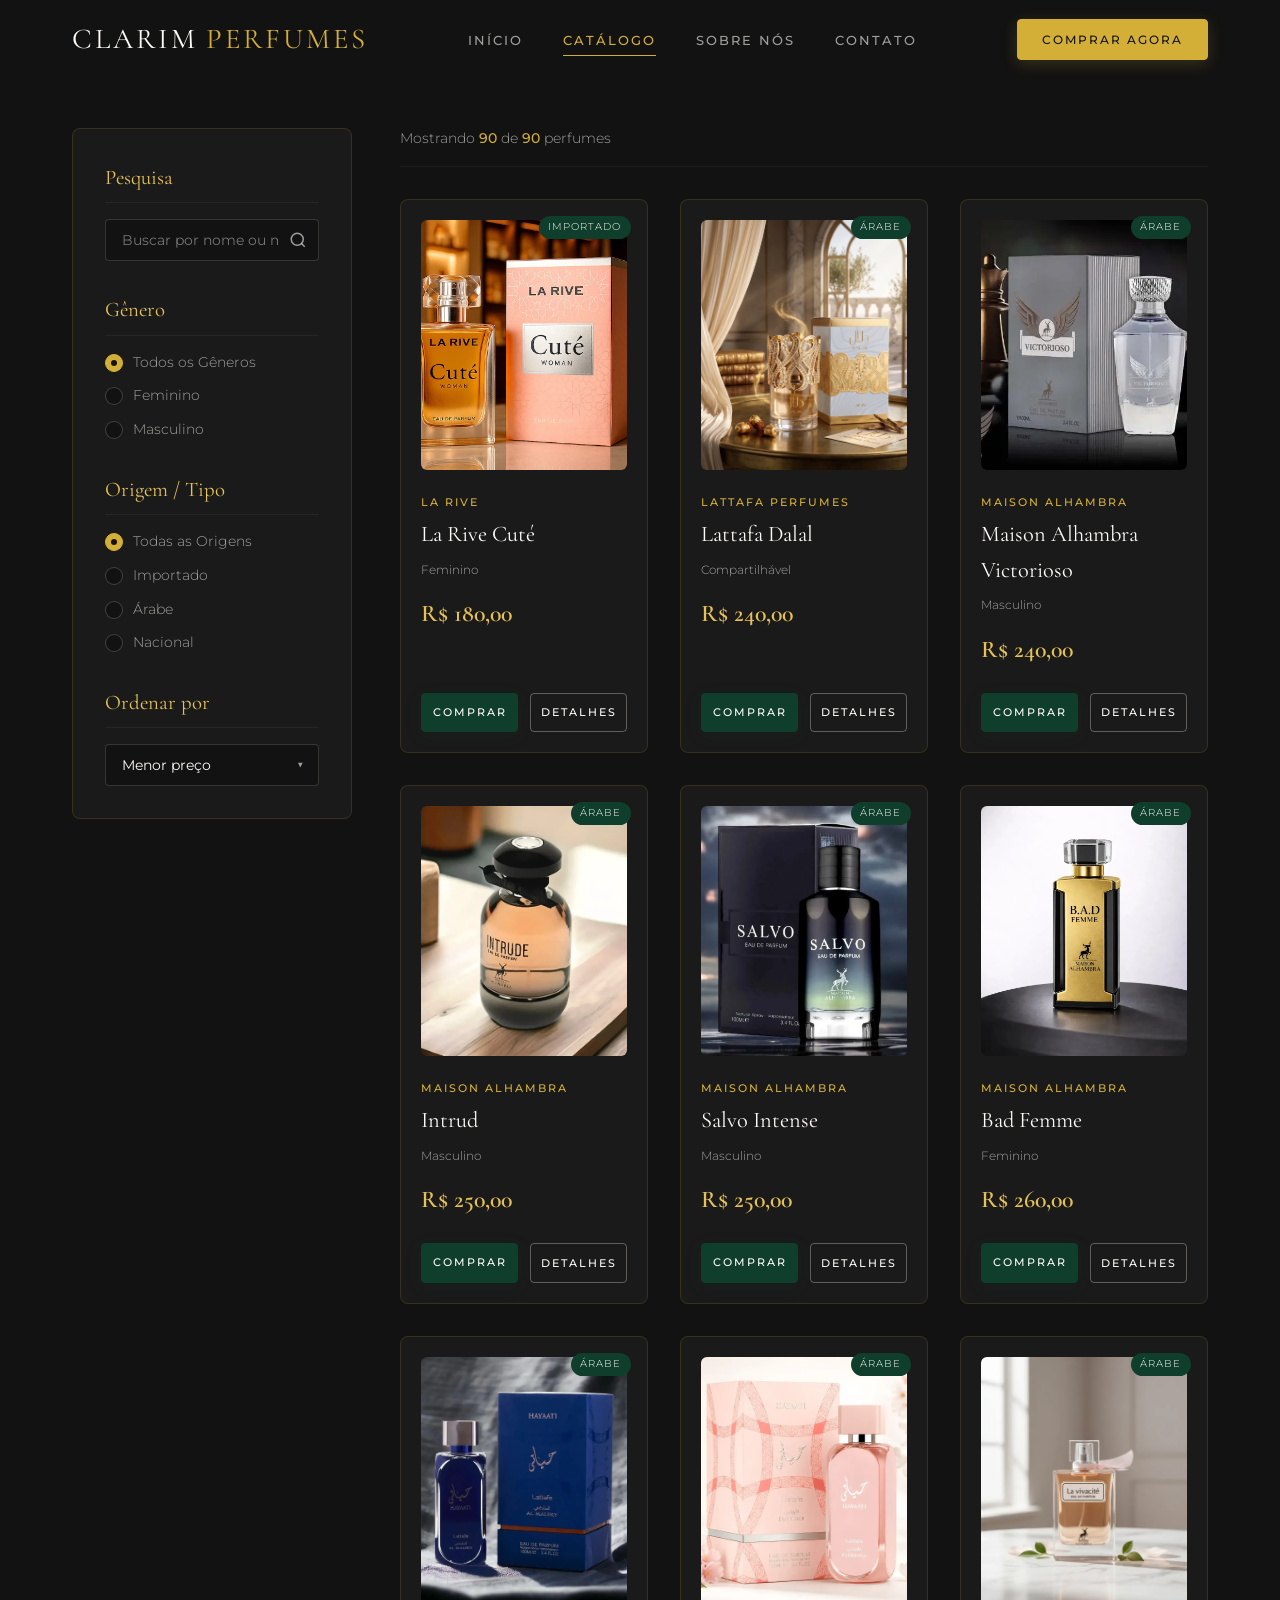
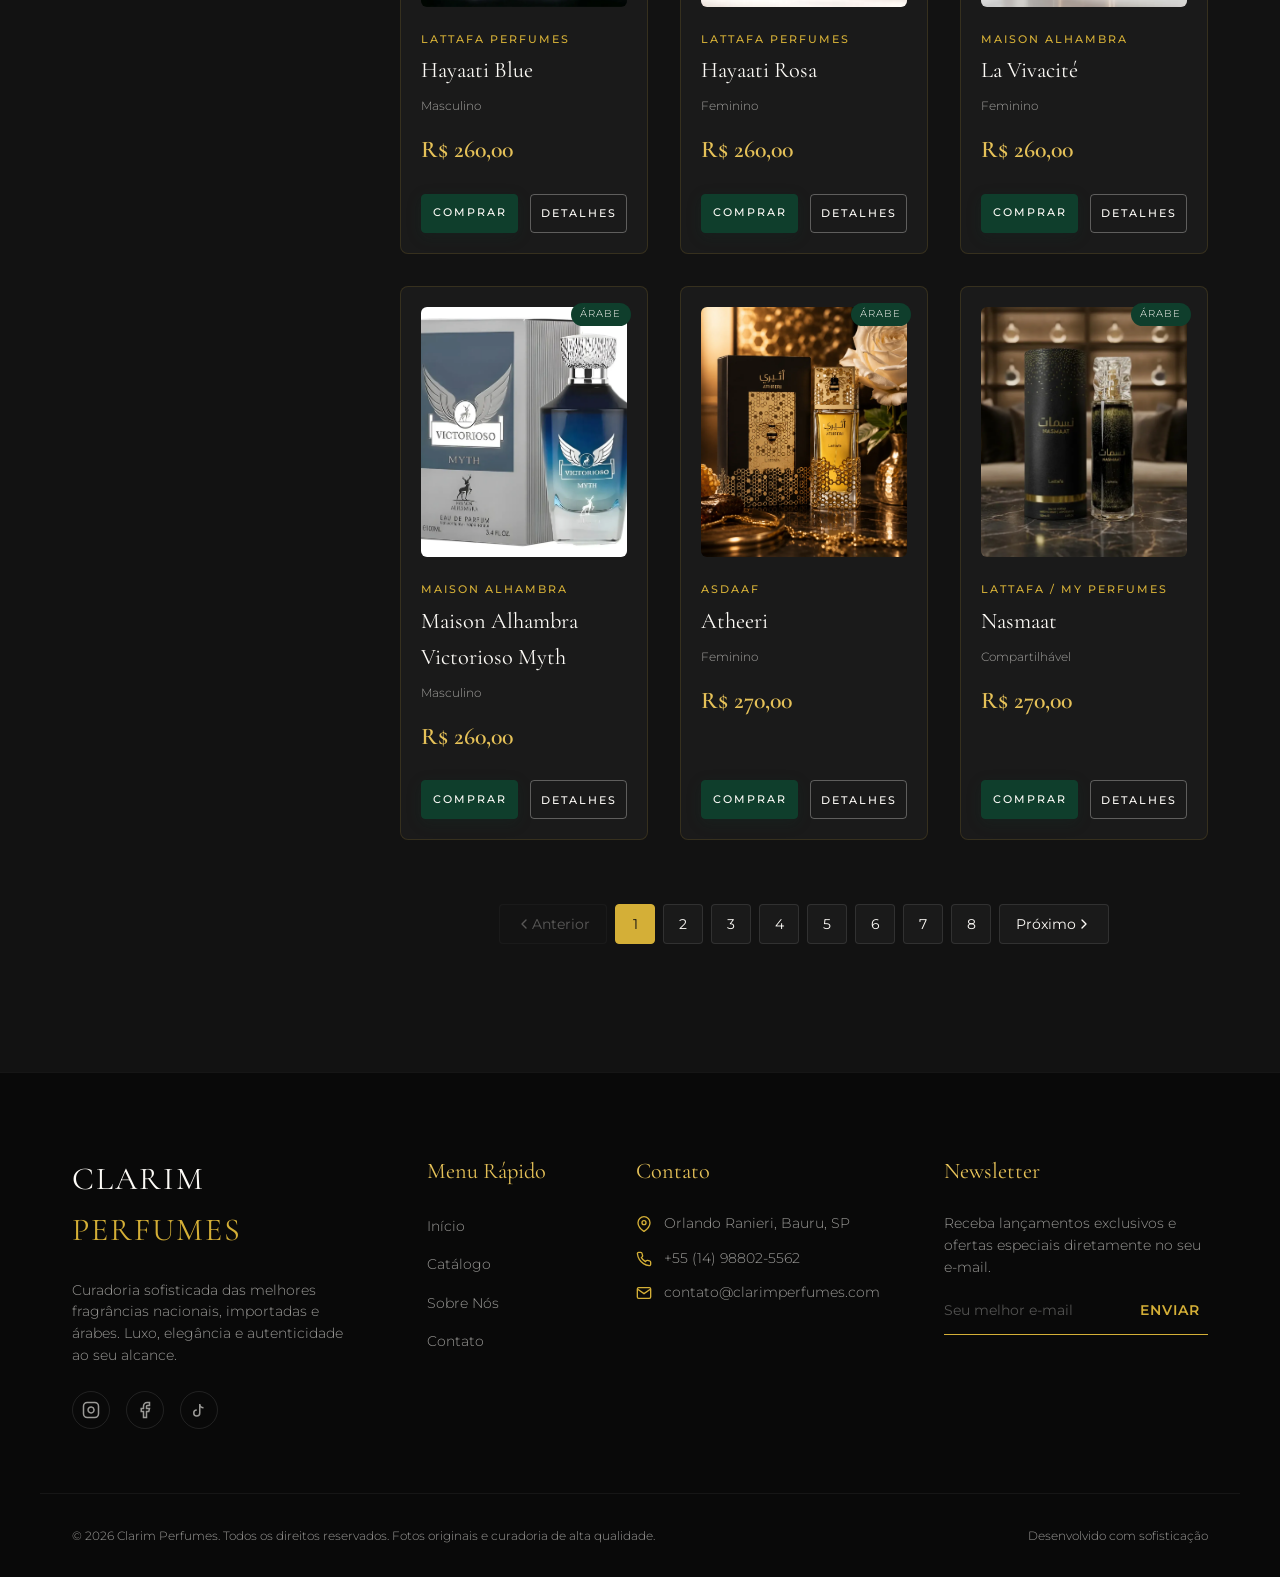
==== commit 04ace4c1: "enviar atualização 2.0" ====
--- a/catalogo.html
+++ b/catalogo.html
@@ -164,13 +164,13 @@
                 <a href="index.html" class="footer-logo">CLARIM <span>PERFUMES</span></a>
                 <p>Curadoria sofisticada das melhores fragrâncias nacionais, importadas e árabes. Luxo, elegância e autenticidade ao seu alcance.</p>
                 <div class="footer-socials">
-                    <a href="https://instagram.com" target="_blank" class="footer-social-link" aria-label="Instagram">
+                    <a href="https://www.instagram.com/clarim_perfumes_importados/" target="_blank" class="footer-social-link" aria-label="Instagram">
                         <svg width="18" height="18" viewBox="0 0 24 24" fill="none" stroke="currentColor" stroke-width="2"><rect x="2" y="2" width="20" height="20" rx="5" ry="5"></rect><path d="M16 11.37A4 4 0 1 1 12.63 8 4 4 0 0 1 16 11.37z"></path><line x1="17.5" y1="6.5" x2="17.51" y2="6.5"></line></svg>
                     </a>
-                    <a href="https://facebook.com" target="_blank" class="footer-social-link" aria-label="Facebook">
+                    <a href="https://www.facebook.com/profile.php?id=61591931759241&locale=pt_BR" target="_blank" class="footer-social-link" aria-label="Facebook">
                         <svg width="18" height="18" viewBox="0 0 24 24" fill="none" stroke="currentColor" stroke-width="2"><path d="M18 2h-3a5 5 0 0 0-5 5v3H7v4h3v8h4v-8h3l1-4h-4V7a1 1 0 0 1 1-1h3z"></path></svg>
                     </a>
-                    <a href="https://tiktok.com" target="_blank" class="footer-social-link" aria-label="TikTok">
+                    <a href="https://www.tiktok.com/@clarimperfumesimportados" target="_blank" class="footer-social-link" aria-label="TikTok">
                         <svg width="18" height="18" viewBox="0 0 24 24" fill="none" stroke="currentColor" stroke-width="2"><path d="M9 12a4 4 0 1 0 4 4V4a5 5 0 0 0 5 5"></path></svg>
                     </a>
                 </div>
@@ -191,11 +191,11 @@
                 <ul class="footer-contact-list">
                     <li>
                         <svg width="16" height="16" viewBox="0 0 24 24" fill="none" stroke="currentColor" stroke-width="2"><path d="M21 10c0 7-9 13-9 13s-9-6-9-13a9 9 0 0 1 18 0z"></path><circle cx="12" cy="10" r="3"></circle></svg>
-                        <span>Av. Oscar Freire, 1024 - Jardins, São Paulo - SP</span>
+                        <span>Orlando Ranieri, Bauru, SP</span>
                     </li>
                     <li>
                         <svg width="16" height="16" viewBox="0 0 24 24" fill="none" stroke="currentColor" stroke-width="2"><path d="M22 16.92v3a2 2 0 0 1-2.18 2 19.79 19.79 0 0 1-8.63-3.07 19.5 19.5 0 0 1-6-6 19.79 19.79 0 0 1-3.07-8.67A2 2 0 0 1 4.11 2h3a2 2 0 0 1 2 1.72 12.84 12.84 0 0 0 .7 2.81 2 2 0 0 1-.45 2.11L8.09 9.91a16 16 0 0 0 6 6l1.27-1.27a2 2 0 0 1 2.11-.45 12.84 12.84 0 0 0 2.81.7A2 2 0 0 1 22 16.92z"></path></svg>
-                        <span>+55 (11) 90000-0000</span>
+                        <span>+55 (14) 98802-5562</span>
                     </li>
                     <li>
                         <svg width="16" height="16" viewBox="0 0 24 24" fill="none" stroke="currentColor" stroke-width="2"><path d="M4 4h16c1.1 0 2 .9 2 2v12c0 1.1-.9 2-2 2H4c-1.1 0-2-.9-2-2V6c0-1.1.9-2 2-2z"></path><polyline points="22,6 12,13 2,6"></polyline></svg>
--- a/css/style.css
+++ b/css/style.css
@@ -296,7 +296,7 @@
     align-items: center;
     position: relative;
     background: linear-gradient(to right, rgba(18, 18, 18, 0.95) 40%, rgba(18, 18, 18, 0.3) 100%), 
-                url('../assets/banners/hero.png') center/cover no-repeat;
+                url('../assets/banners/capa-fundo.webp') center/cover no-repeat;
     padding-top: var(--header-height);
 }
 
@@ -423,7 +423,7 @@
 
 .categories-grid {
     display: grid;
-    grid-template-columns: repeat(5, 1fr);
+    grid-template-columns: repeat(4, 1fr);
     gap: 1.5rem;
 }
 
@@ -1788,7 +1788,7 @@
     
     .hero {
         background: linear-gradient(180deg, rgba(18, 18, 18, 0.9) 0%, rgba(18, 18, 18, 0.8) 100%), 
-                    url('../assets/banners/hero.png') center/cover no-repeat;
+                    url('../assets/banners/capa-fundo.webp') center/cover no-repeat;
         text-align: center;
     }
     
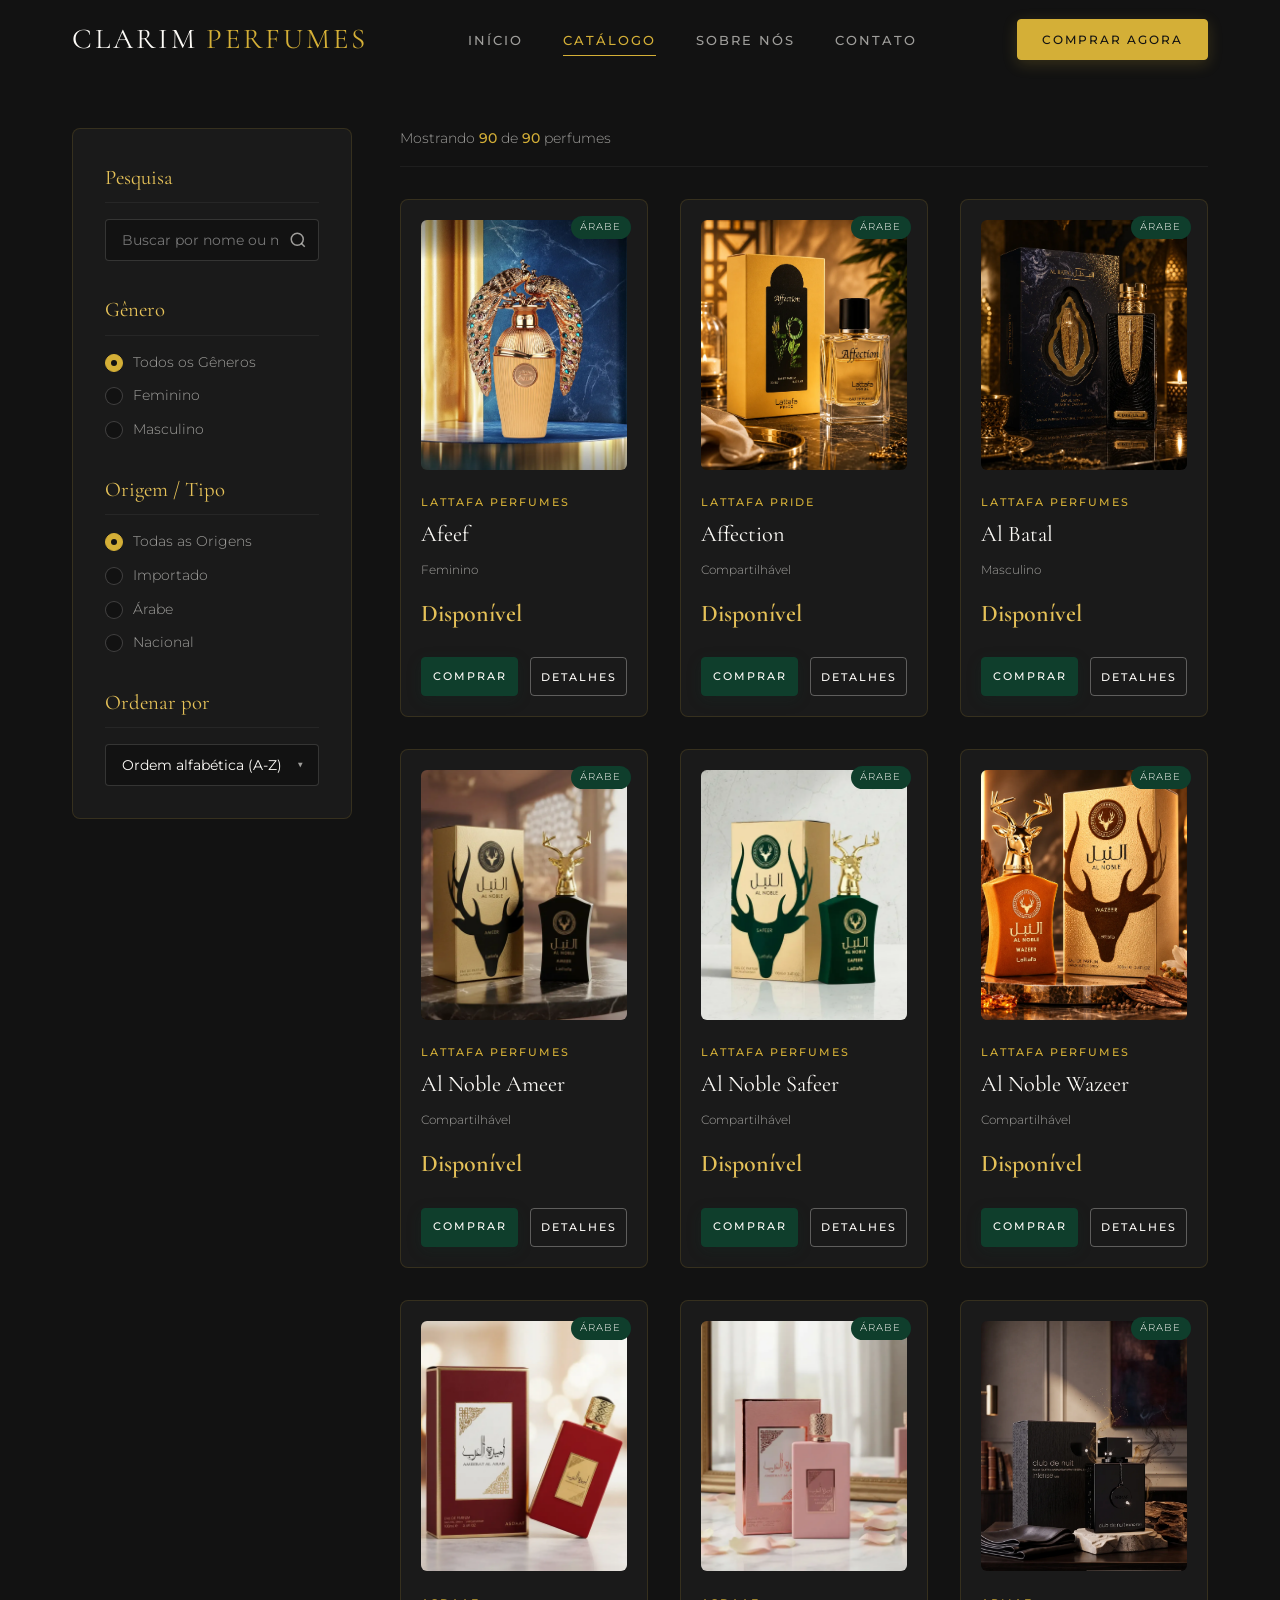
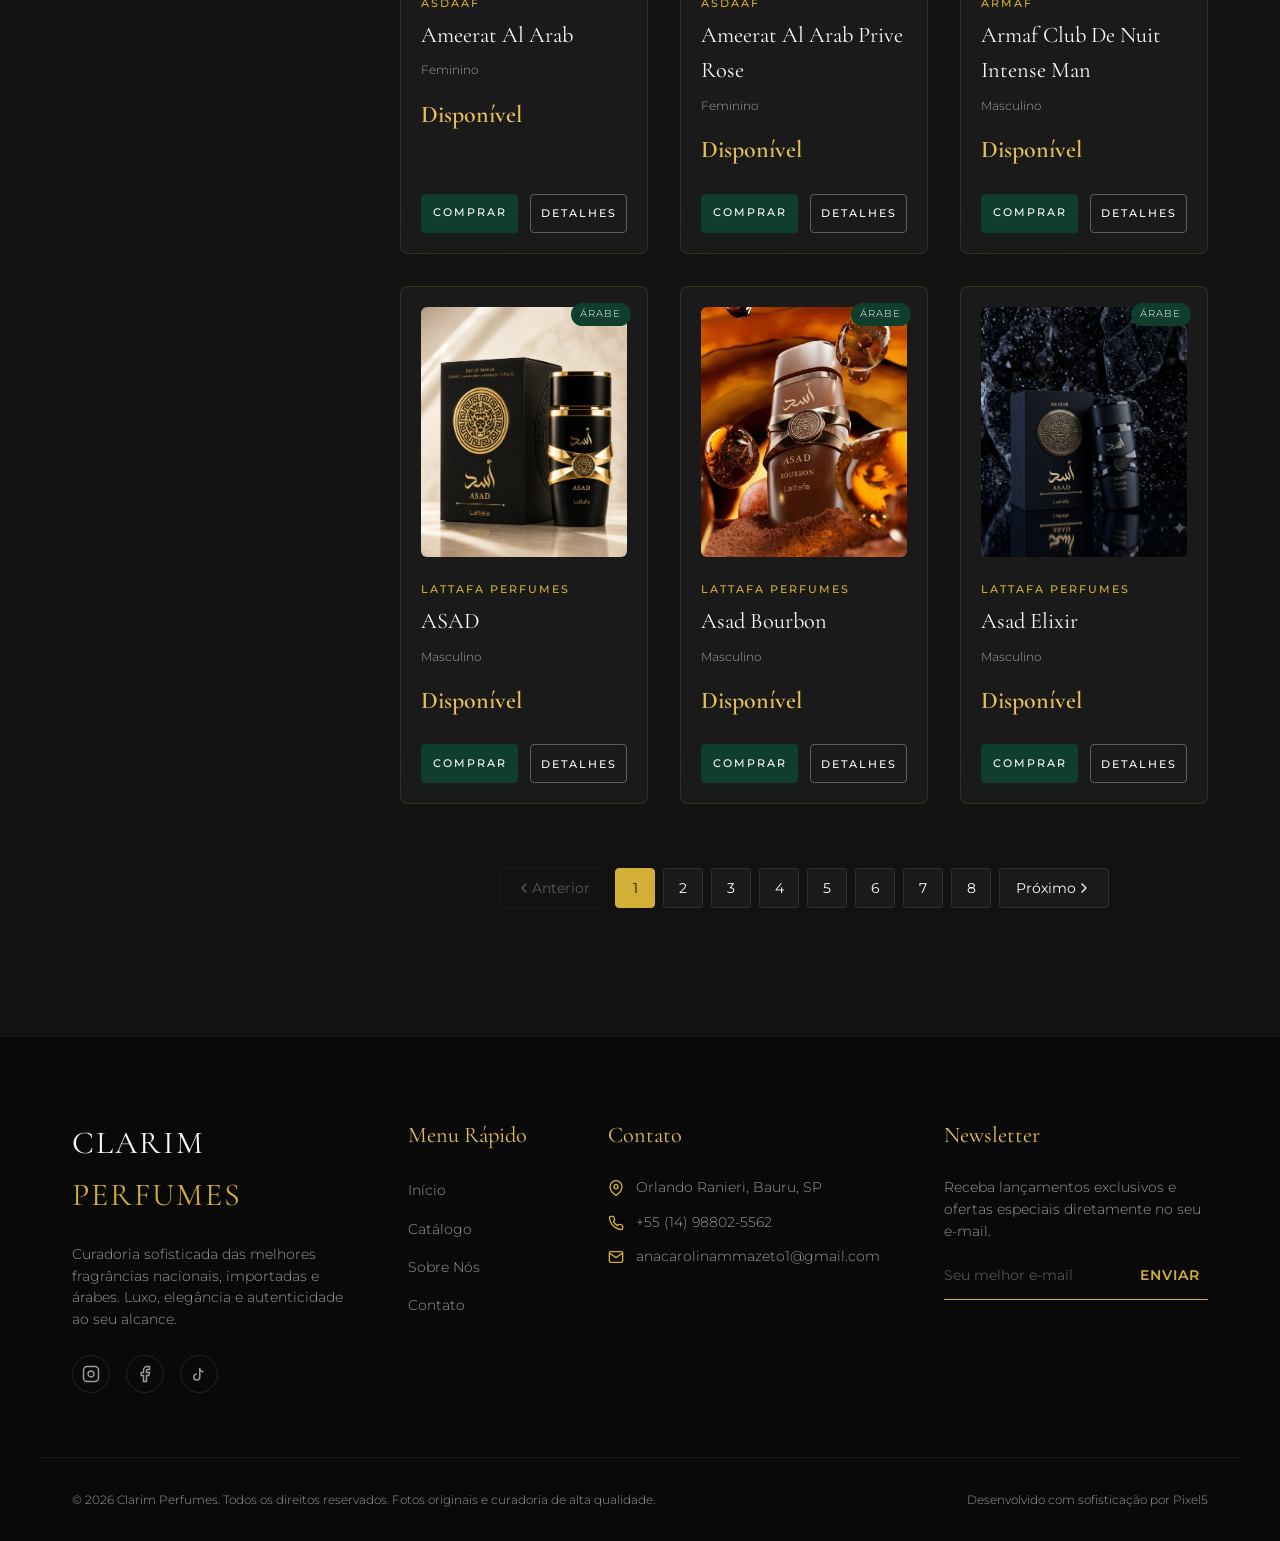
==== commit 97f3842c: "enviar atualização 2.1" ====
--- a/catalogo.html
+++ b/catalogo.html
@@ -124,9 +124,8 @@
                         <h3 class="filter-title">Ordenar por</h3>
                         <div class="select-wrapper">
                             <select id="sort-select">
-                                <option value="preco-asc">Menor preço</option>
-                                <option value="preco-desc">Maior preço</option>
                                 <option value="alfabeto">Ordem alfabética (A-Z)</option>
+                                <option value="alfabeto-desc">Ordem alfabética (Z-A)</option>
                             </select>
                         </div>
                     </div>
@@ -199,7 +198,7 @@
                     </li>
                     <li>
                         <svg width="16" height="16" viewBox="0 0 24 24" fill="none" stroke="currentColor" stroke-width="2"><path d="M4 4h16c1.1 0 2 .9 2 2v12c0 1.1-.9 2-2 2H4c-1.1 0-2-.9-2-2V6c0-1.1.9-2 2-2z"></path><polyline points="22,6 12,13 2,6"></polyline></svg>
-                        <span>contato@clarimperfumes.com</span>
+                        <span>anacarolinammazeto1@gmail.com</span>
                     </li>
                 </ul>
             </div>
@@ -207,7 +206,7 @@
             <div class="footer-column footer-newsletter">
                 <h3>Newsletter</h3>
                 <p>Receba lançamentos exclusivos e ofertas especiais diretamente no seu e-mail.</p>
-                <form class="newsletter-form" onsubmit="event.preventDefault(); alert('Inscrito com sucesso na newsletter!'); this.reset();">
+                <form class="newsletter-form">
                     <input type="email" placeholder="Seu melhor e-mail" aria-label="E-mail para newsletter" required>
                     <button type="submit" class="newsletter-submit">Enviar</button>
                 </form>
@@ -217,7 +216,7 @@
 
         <div class="container footer-bottom">
             <p>&copy; <span id="copyright-year">2026</span> Clarim Perfumes. Todos os direitos reservados. Fotos originais e curadoria de alta qualidade.</p>
-            <p>Desenvolvido com sofisticação</p>
+            <p>Desenvolvido com sofisticação por Pixel5</p>
         </div>
     </footer>
 
